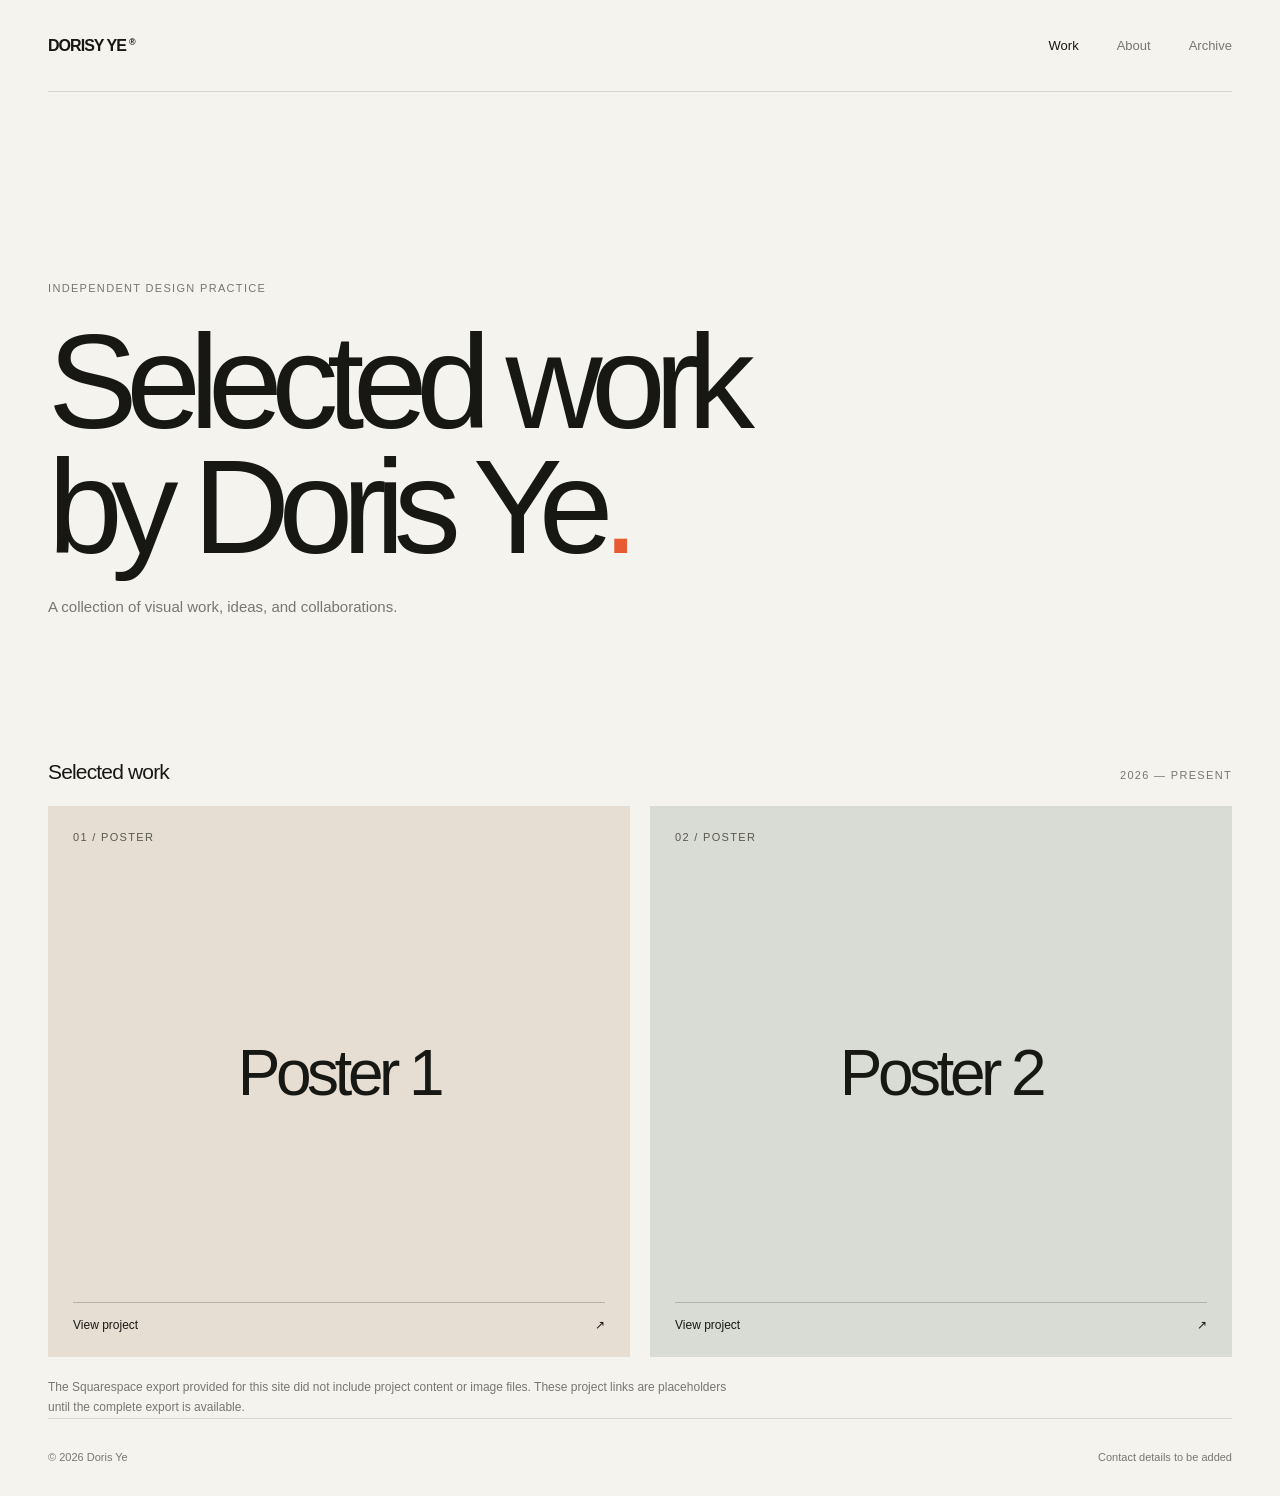
==== public/index.html @ 45a3389e "Create static portfolio site" ====
<!doctype html>
<html lang="en">
  <head>
    <meta charset="utf-8">
    <meta name="viewport" content="width=device-width, initial-scale=1">
    <meta name="theme-color" content="#f5f3ee">
    <meta name="description" content="Selected work by Doris Ye.">
    <title>Work — Doris Ye</title>
    <link rel="stylesheet" href="assets/css/site.css">
    <script src="assets/js/site.js" defer></script>
  </head>
  <body>
    <header class="site-header">
      <a class="wordmark" href="index.html" aria-label="Doris Ye, home">DORISY YE<span>®</span></a>
      <button class="menu-toggle" type="button" aria-expanded="false" aria-controls="primary-nav">Menu</button>
      <nav id="primary-nav" class="primary-nav" aria-label="Main navigation">
        <a href="index.html" aria-current="page">Work</a>
        <a href="about.html">About</a>
        <a href="archive.html">Archive</a>
      </nav>
    </header>

    <main>
      <section class="intro">
        <p class="eyebrow">Independent design practice</p>
        <h1>Selected work<br>by Doris Ye<span class="accent">.</span></h1>
        <p class="intro-copy">A collection of visual work, ideas, and collaborations.</p>
      </section>

      <section class="work-section" aria-labelledby="work-heading">
        <div class="section-heading">
          <h2 id="work-heading">Selected work</h2>
          <span>2026 — Present</span>
        </div>
        <div class="project-grid">
          <a class="project-card project-card--one" href="posters/poster1.html">
            <span class="project-number">01 / POSTER</span>
            <span class="project-title">Poster 1</span>
            <span class="project-link">View project <span aria-hidden="true">↗</span></span>
          </a>
          <a class="project-card project-card--two" href="posters/poster2.html">
            <span class="project-number">02 / POSTER</span>
            <span class="project-title">Poster 2</span>
            <span class="project-link">View project <span aria-hidden="true">↗</span></span>
          </a>
        </div>
        <p class="content-note">The Squarespace export provided for this site did not include project content or image files. These project links are placeholders until the complete export is available.</p>
      </section>
    </main>

    <footer class="site-footer">
      <span>© <span data-current-year>2026</span> Doris Ye</span>
      <span>Contact details to be added</span>
    </footer>
  </body>
</html>
---- public/assets/css/site.css ----
:root {
  color-scheme: light;
  --paper: #f5f3ee;
  --ink: #171714;
  --muted: #77766f;
  --line: #d9d7cf;
  --orange: #e85a32;
  font-family: "Segoe UI", Arial, sans-serif;
}

* { box-sizing: border-box; }

body {
  min-width: 320px;
  margin: 0;
  background: var(--paper);
  color: var(--ink);
}

a { color: inherit; text-decoration: none; }
a:focus-visible, button:focus-visible { outline: 2px solid var(--orange); outline-offset: 5px; }

.site-header, main, .site-footer {
  width: min(100% - 96px, 1440px);
  margin-inline: auto;
}

.site-header {
  min-height: 92px;
  display: flex;
  align-items: center;
  justify-content: space-between;
  border-bottom: 1px solid var(--line);
}

.wordmark {
  font: 700 16px/1 "Segoe UI", Arial, sans-serif;
  letter-spacing: -.06em;
}

.wordmark span { margin-left: 3px; font-size: 9px; vertical-align: top; }

.primary-nav { display: flex; gap: 38px; font-size: 13px; }
.primary-nav a { color: var(--muted); transition: color .2s ease; }
.primary-nav a:hover, .primary-nav a[aria-current="page"] { color: var(--ink); }
.menu-toggle { display: none; }

.intro { padding: clamp(82px, 14vw, 190px) 0 clamp(80px, 11vw, 150px); }
.eyebrow, .project-number, .section-heading span {
  color: var(--muted);
  font-size: 11px;
  letter-spacing: .12em;
  text-transform: uppercase;
}

h1 {
  margin: 25px 0;
  font: 500 clamp(62px, 10.5vw, 144px)/.93 "Segoe UI", Arial, sans-serif;
  letter-spacing: -.085em;
}

.accent { color: var(--orange); }
.intro-copy { max-width: 390px; margin: 0; color: var(--muted); font-size: 15px; line-height: 1.7; }

.section-heading { display: flex; justify-content: space-between; align-items: baseline; margin-bottom: 22px; }
.section-heading h2 { margin: 0; font: 500 21px "Segoe UI", Arial, sans-serif; letter-spacing: -.04em; }

.project-grid { display: grid; grid-template-columns: repeat(2, minmax(0, 1fr)); gap: 20px; }
.project-card {
  min-height: clamp(300px, 43vw, 590px);
  padding: 25px;
  display: flex;
  flex-direction: column;
  align-items: flex-start;
  justify-content: space-between;
  overflow: hidden;
  transition: transform .25s ease;
}
.project-card:hover { transform: translateY(-5px); }
.project-card--one { background: #e7ded3; }
.project-card--two { background: #d9dcd4; }
.project-number { color: #59574e; }
.project-title { align-self: center; font: 500 clamp(30px, 5vw, 68px)/1 "Segoe UI", Arial, sans-serif; letter-spacing: -.07em; }
.project-link { width: 100%; padding-top: 15px; border-top: 1px solid rgb(23 23 20 / 22%); font-size: 12px; }
.project-link span { float: right; }
.content-note { max-width: 700px; margin: 20px 0 0; color: var(--muted); font-size: 12px; line-height: 1.7; }

.text-page { min-height: calc(100vh - 170px); padding-top: clamp(90px, 14vw, 180px); }
.text-page h1 { margin-bottom: 55px; }
.text-page-copy { max-width: 600px; color: var(--muted); font-size: clamp(17px, 2vw, 22px); line-height: 1.7; }
.text-page-copy p { margin: 0; }
.back-link { display: inline-block; margin-top: 45px; font-size: 13px; }
.poster-placeholder {
  min-height: clamp(260px, 55vw, 650px);
  display: grid;
  place-items: center;
  background: #e7ded3;
  color: #77766f;
  font-size: 13px;
}
.project-page { padding-bottom: 90px; }

.site-footer {
  min-height: 78px;
  display: flex;
  justify-content: space-between;
  align-items: center;
  border-top: 1px solid var(--line);
  color: var(--muted);
  font-size: 11px;
}
.site-footer a { color: var(--ink); }

@media (max-width: 640px) {
  .site-header, main, .site-footer { width: min(100% - 40px, 1440px); }
  .site-header { min-height: 72px; }
  .menu-toggle {
    display: block;
    padding: 8px 0 8px 12px;
    border: 0;
    background: transparent;
    color: var(--ink);
    font: inherit;
    font-size: 12px;
  }
  .primary-nav {
    position: absolute;
    z-index: 1;
    top: 71px;
    right: 20px;
    left: 20px;
    display: none;
    padding: 20px;
    flex-direction: column;
    gap: 18px;
    background: var(--paper);
    border: 1px solid var(--line);
  }
  .primary-nav.is-open { display: flex; }
  .intro { padding-block: 100px 95px; }
  .project-grid { grid-template-columns: 1fr; gap: 12px; }
  .project-card { min-height: 380px; padding: 20px; }
  .section-heading { align-items: flex-start; flex-direction: column; gap: 7px; }
  .site-footer { min-height: 70px; }
}

@media (prefers-reduced-motion: reduce) {
  *, *::before, *::after { scroll-behavior: auto !important; transition-duration: .01ms !important; }
}
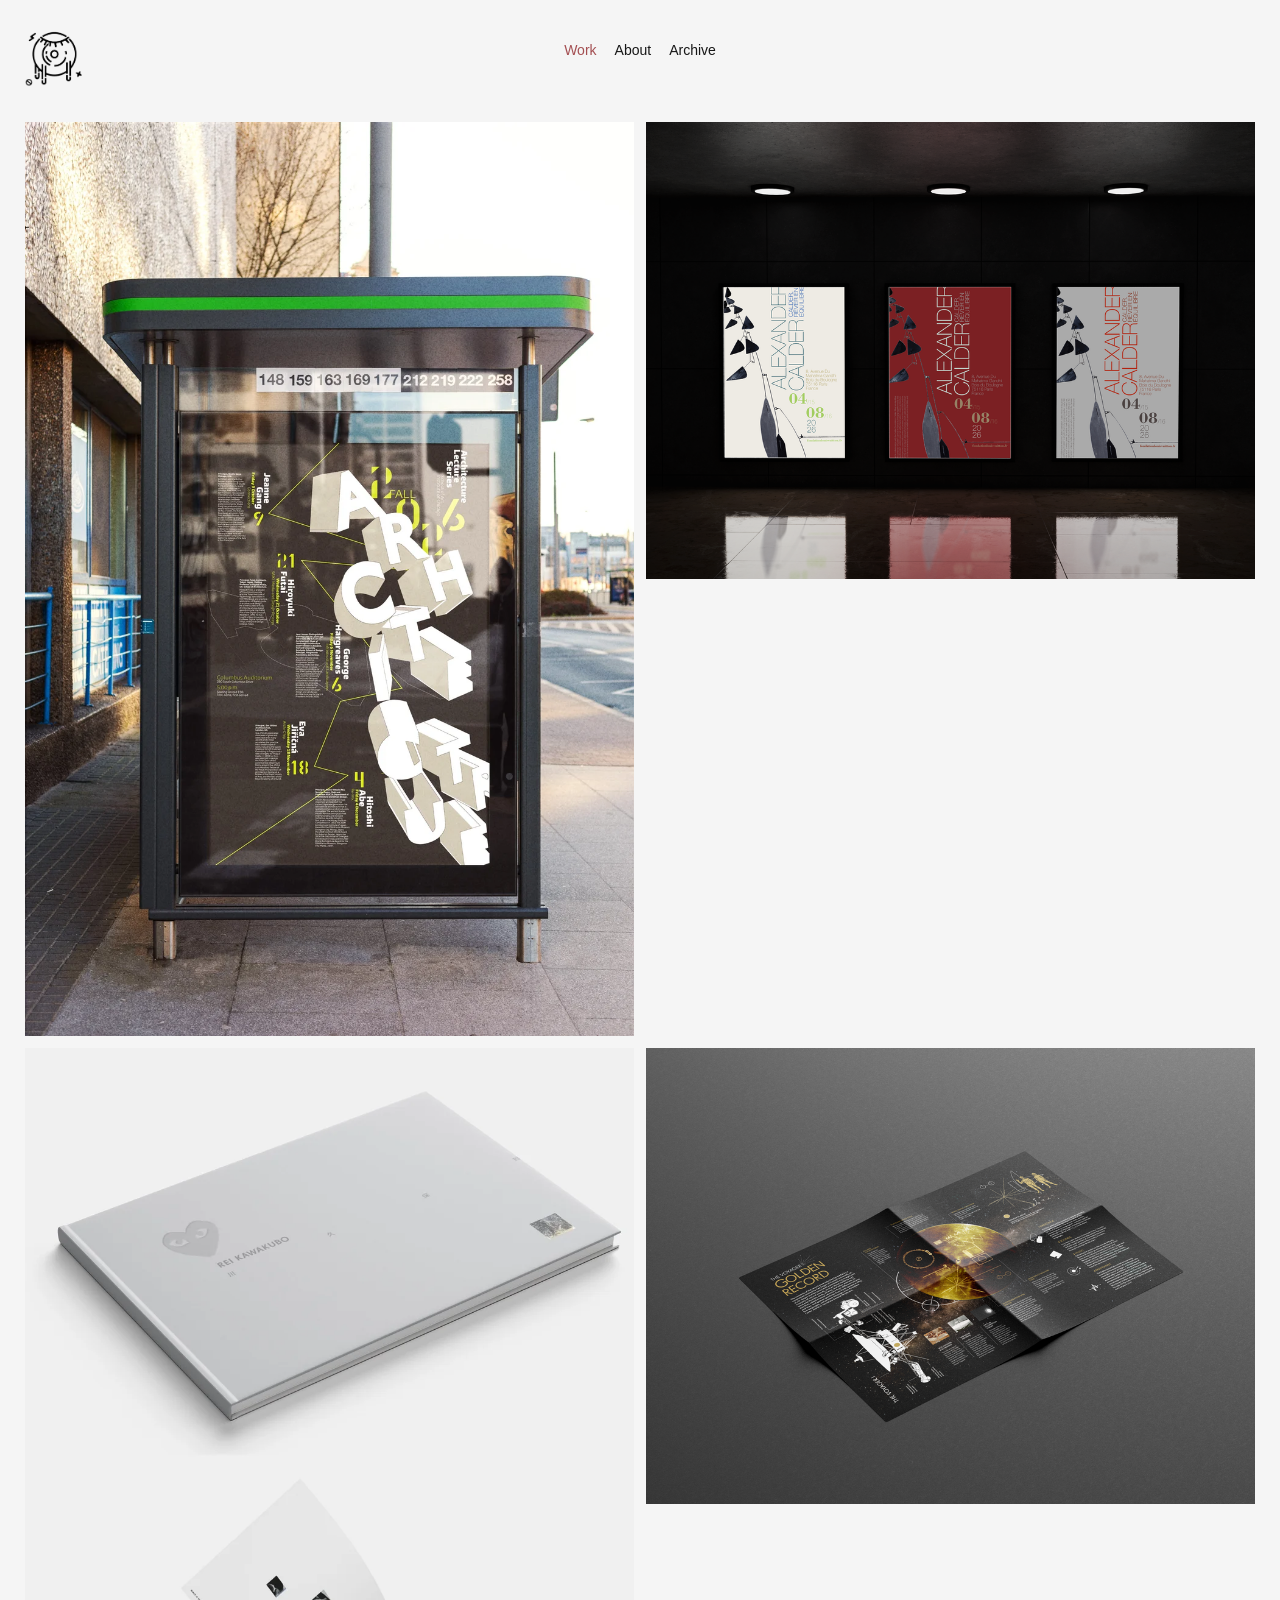
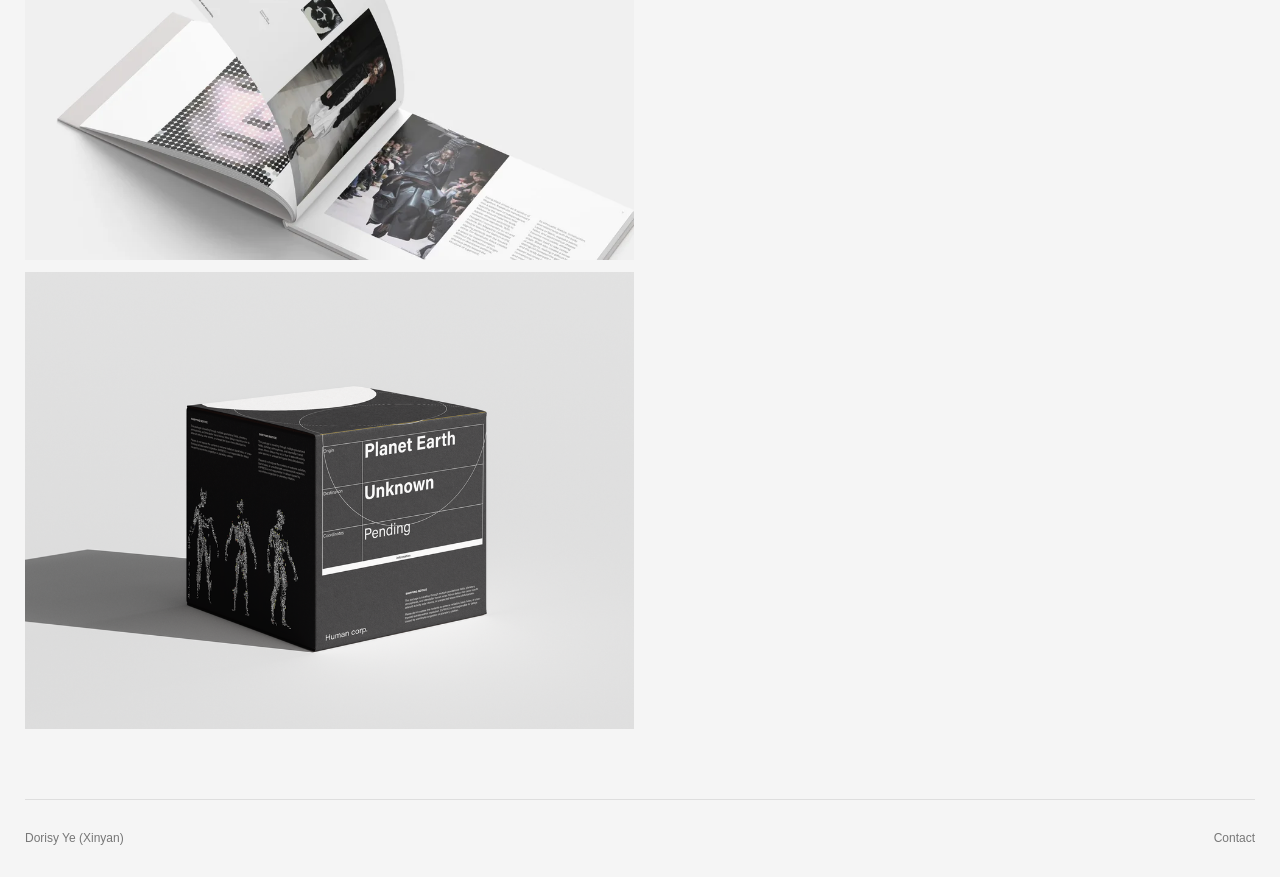
==== commit ceb512b8: "Migrate Squarespace portfolio content Co-authored-by: Copilot <223556219+Copilot@users.noreply.githu" ====
--- a/public/index.html
+++ b/public/index.html
@@ -3,15 +3,17 @@
   <head>
     <meta charset="utf-8">
     <meta name="viewport" content="width=device-width, initial-scale=1">
-    <meta name="theme-color" content="#f5f3ee">
-    <meta name="description" content="Selected work by Doris Ye.">
-    <title>Work — Doris Ye</title>
+    <meta name="theme-color" content="#f5f5f5">
+    <meta name="description" content="Selected work by Dorisy Ye.">
+    <title>Work — DORISY YE</title>
     <link rel="stylesheet" href="assets/css/site.css">
     <script src="assets/js/site.js" defer></script>
   </head>
   <body>
     <header class="site-header">
-      <a class="wordmark" href="index.html" aria-label="Doris Ye, home">DORISY YE<span>®</span></a>
+      <a class="brand" href="index.html" aria-label="DORISY YE, home">
+        <img src="assets/images/brand-icon.webp" alt="DORISY YE">
+      </a>
       <button class="menu-toggle" type="button" aria-expanded="false" aria-controls="primary-nav">Menu</button>
       <nav id="primary-nav" class="primary-nav" aria-label="Main navigation">
         <a href="index.html" aria-current="page">Work</a>
@@ -20,37 +22,30 @@
       </nav>
     </header>
 
-    <main>
-      <section class="intro">
-        <p class="eyebrow">Independent design practice</p>
-        <h1>Selected work<br>by Doris Ye<span class="accent">.</span></h1>
-        <p class="intro-copy">A collection of visual work, ideas, and collaborations.</p>
-      </section>
-
-      <section class="work-section" aria-labelledby="work-heading">
-        <div class="section-heading">
-          <h2 id="work-heading">Selected work</h2>
-          <span>2026 — Present</span>
-        </div>
-        <div class="project-grid">
-          <a class="project-card project-card--one" href="posters/poster1.html">
-            <span class="project-number">01 / POSTER</span>
-            <span class="project-title">Poster 1</span>
-            <span class="project-link">View project <span aria-hidden="true">↗</span></span>
-          </a>
-          <a class="project-card project-card--two" href="posters/poster2.html">
-            <span class="project-number">02 / POSTER</span>
-            <span class="project-title">Poster 2</span>
-            <span class="project-link">View project <span aria-hidden="true">↗</span></span>
-          </a>
-        </div>
-        <p class="content-note">The Squarespace export provided for this site did not include project content or image files. These project links are placeholders until the complete export is available.</p>
+    <main id="main" class="work-page">
+      <h1 class="visually-hidden">Work by Dorisy Ye</h1>
+      <section class="work-gallery" aria-label="Selected work">
+        <a class="work-card" href="posters/poster1.html" aria-label="Architecture Lecture Series">
+          <img src="assets/images/work-architecture-reference.webp" alt="Architecture Lecture Series project artwork" fetchpriority="high">
+        </a>
+        <a class="work-card" href="posters/poster2.html" aria-label="Alexander Calder">
+          <img src="assets/images/gallery-screen-mockup.webp" alt="Gallery screen mockup" fetchpriority="high">
+        </a>
+        <a class="work-card" href="assets/images/work-56b7fb7c.webp" aria-label="View selected work image 3">
+          <img src="assets/images/work-56b7fb7c.webp" alt="Selected work image">
+        </a>
+        <a class="work-card" href="assets/images/folded-paper-mockup.webp" aria-label="View folded paper mockup">
+          <img src="assets/images/folded-paper-mockup.webp" alt="Folded paper mockup">
+        </a>
+        <a class="work-card" href="assets/images/single-box-mockup.webp" aria-label="View single box mockup">
+          <img src="assets/images/single-box-mockup.webp" alt="Single box mockup">
+        </a>
       </section>
     </main>
 
     <footer class="site-footer">
-      <span>© <span data-current-year>2026</span> Doris Ye</span>
-      <span>Contact details to be added</span>
+      <span>Dorisy Ye (Xinyan)</span>
+      <a href="about.html">Contact</a>
     </footer>
   </body>
 </html>
--- a/public/assets/css/site.css
+++ b/public/assets/css/site.css
@@ -1,11 +1,11 @@
 :root {
   color-scheme: light;
-  --paper: #f5f3ee;
-  --ink: #171714;
-  --muted: #77766f;
-  --line: #d9d7cf;
-  --orange: #e85a32;
-  font-family: "Segoe UI", Arial, sans-serif;
+  --paper: #f5f5f5;
+  --ink: #171717;
+  --muted: #777;
+  --accent: #a44f52;
+  --line: #dedede;
+  font-family: Arial, Helvetica, sans-serif;
 }
 
 * { box-sizing: border-box; }
@@ -18,87 +18,119 @@
 }
 
 a { color: inherit; text-decoration: none; }
-a:focus-visible, button:focus-visible { outline: 2px solid var(--orange); outline-offset: 5px; }
+a:focus-visible, button:focus-visible { outline: 2px solid var(--accent); outline-offset: 5px; }
+img { display: block; max-width: 100%; }
 
 .site-header, main, .site-footer {
-  width: min(100% - 96px, 1440px);
+  width: min(100% - 50px, 1500px);
   margin-inline: auto;
 }
 
 .site-header {
-  min-height: 92px;
-  display: flex;
+  min-height: 100px;
+  display: grid;
+  grid-template-columns: 1fr auto 1fr;
   align-items: center;
-  justify-content: space-between;
-  border-bottom: 1px solid var(--line);
 }
 
-.wordmark {
-  font: 700 16px/1 "Segoe UI", Arial, sans-serif;
-  letter-spacing: -.06em;
+.brand { display: block; width: 72px; height: 72px; }
+.brand img { width: 100%; height: 100%; object-fit: contain; }
+.primary-nav { display: flex; align-items: center; gap: 18px; font-size: 14px; }
+.primary-nav a { transition: color .2s ease; }
+.primary-nav a:hover, .primary-nav a[aria-current="page"] { color: var(--accent); }
+.menu-toggle { display: none; }
+
+.work-page { min-height: calc(100vh - 178px); }
+.visually-hidden {
+  position: absolute;
+  width: 1px;
+  height: 1px;
+  padding: 0;
+  margin: -1px;
+  overflow: hidden;
+  clip: rect(0, 0, 0, 0);
+  white-space: nowrap;
+  border: 0;
 }
 
-.wordmark span { margin-left: 3px; font-size: 9px; vertical-align: top; }
-
-.primary-nav { display: flex; gap: 38px; font-size: 13px; }
-.primary-nav a { color: var(--muted); transition: color .2s ease; }
-.primary-nav a:hover, .primary-nav a[aria-current="page"] { color: var(--ink); }
-.menu-toggle { display: none; }
-
-.intro { padding: clamp(82px, 14vw, 190px) 0 clamp(80px, 11vw, 150px); }
-.eyebrow, .project-number, .section-heading span {
-  color: var(--muted);
-  font-size: 11px;
-  letter-spacing: .12em;
-  text-transform: uppercase;
+.work-gallery {
+  display: grid;
+  grid-template-columns: repeat(2, minmax(0, 1fr));
+  align-items: start;
+  gap: 12px;
+  padding: 22px 0 70px;
 }
 
-h1 {
-  margin: 25px 0;
-  font: 500 clamp(62px, 10.5vw, 144px)/.93 "Segoe UI", Arial, sans-serif;
-  letter-spacing: -.085em;
+.work-card { display: block; overflow: hidden; }
+.work-card img { width: 100%; height: auto; transition: opacity .25s ease; }
+.work-card:hover img { opacity: .88; }
+
+.about-page {
+  min-height: calc(100vh - 178px);
+  display: grid;
+  grid-template-columns: 1fr 1.1fr;
+  align-content: center;
+  gap: clamp(40px, 12vw, 170px);
+  padding-block: 70px 100px;
 }
 
-.accent { color: var(--orange); }
-.intro-copy { max-width: 390px; margin: 0; color: var(--muted); font-size: 15px; line-height: 1.7; }
+.about-identity h1 { margin: 0; font-size: clamp(38px, 5vw, 54px); line-height: 1; letter-spacing: -.06em; }
+.about-name { margin: 28px 0 0; color: var(--accent); font-size: 24px; font-weight: 700; }
+.about-alias { margin: 8px 0 0; font-size: 14px; }
+.about-contact { display: flex; flex-direction: column; align-self: center; gap: 5px; font-size: clamp(16px, 2vw, 20px); }
+.about-contact a:first-child { color: var(--accent); text-decoration: underline; text-underline-offset: 4px; }
 
-.section-heading { display: flex; justify-content: space-between; align-items: baseline; margin-bottom: 22px; }
-.section-heading h2 { margin: 0; font: 500 21px "Segoe UI", Arial, sans-serif; letter-spacing: -.04em; }
+.archive-page { padding-block: 45px 90px; }
+.archive-intro {
+  display: flex;
+  justify-content: space-between;
+  align-items: flex-end;
+  gap: 32px;
+  margin-bottom: 32px;
+}
 
-.project-grid { display: grid; grid-template-columns: repeat(2, minmax(0, 1fr)); gap: 20px; }
-.project-card {
-  min-height: clamp(300px, 43vw, 590px);
-  padding: 25px;
-  display: flex;
-  flex-direction: column;
-  align-items: flex-start;
-  justify-content: space-between;
-  overflow: hidden;
-  transition: transform .25s ease;
+.archive-intro h1 { margin: 0 0 24px; font-size: clamp(38px, 6vw, 76px); line-height: .95; letter-spacing: -.07em; }
+.archive-intro p { margin: 0 0 8px; }
+.archive-intro a { color: var(--accent); }
+.archive-categories { display: flex; flex-wrap: wrap; gap: 8px 20px; margin: 0; padding: 0; list-style: none; font-size: 14px; }
+.archive-gallery { columns: 3 260px; column-gap: 12px; }
+.archive-gallery figure { break-inside: avoid; margin: 0 0 12px; }
+.archive-gallery img { width: 100%; height: auto; }
+
+.project-page { padding-block: 40px 72px; }
+.project-hero {
+  display: grid;
+  grid-template-columns: 1.05fr .95fr;
+  align-items: start;
+  column-gap: 28px;
 }
-.project-card:hover { transform: translateY(-5px); }
-.project-card--one { background: #e7ded3; }
-.project-card--two { background: #d9dcd4; }
-.project-number { color: #59574e; }
-.project-title { align-self: center; font: 500 clamp(30px, 5vw, 68px)/1 "Segoe UI", Arial, sans-serif; letter-spacing: -.07em; }
-.project-link { width: 100%; padding-top: 15px; border-top: 1px solid rgb(23 23 20 / 22%); font-size: 12px; }
-.project-link span { float: right; }
-.content-note { max-width: 700px; margin: 20px 0 0; color: var(--muted); font-size: 12px; line-height: 1.7; }
 
-.text-page { min-height: calc(100vh - 170px); padding-top: clamp(90px, 14vw, 180px); }
-.text-page h1 { margin-bottom: 55px; }
-.text-page-copy { max-width: 600px; color: var(--muted); font-size: clamp(17px, 2vw, 22px); line-height: 1.7; }
-.text-page-copy p { margin: 0; }
-.back-link { display: inline-block; margin-top: 45px; font-size: 13px; }
-.poster-placeholder {
-  min-height: clamp(260px, 55vw, 650px);
-  display: grid;
-  place-items: center;
-  background: #e7ded3;
-  color: #77766f;
-  font-size: 13px;
+.project-hero h1 {
+  margin: 0;
+  font-size: clamp(50px, 7.2vw, 104px);
+  font-weight: 700;
+  line-height: 1.25;
+  letter-spacing: -.065em;
 }
-.project-page { padding-bottom: 90px; }
+
+.project-hero h1 span { display: block; }
+.project-description { max-width: 340px; padding-top: 35px; font-size: clamp(16px, 1.8vw, 20px); line-height: 1.4; }
+.project-description p { margin: 0; }
+.project-description .project-size { margin-top: 24px; font-size: 13px; }
+.project-cover { grid-column: 2; grid-row: 1 / span 2; justify-self: end; width: min(100%, 560px); margin: 0; }
+.project-cover img { width: 100%; max-height: 82vh; object-fit: contain; }
+.project-gallery { margin-top: 50px; }
+.project-gallery figure { margin: 0; }
+.project-gallery img { width: 100%; height: auto; }
+.project-gallery--three { display: grid; grid-template-columns: repeat(3, minmax(0, 1fr)); gap: 12px; }
+.project-hero--wide { grid-template-columns: 1.15fr .85fr; margin-bottom: 40px; }
+.project-hero--wide h1 { font-size: clamp(48px, 7vw, 100px); }
+.project-hero--wide .project-description { justify-self: end; }
+.project-gallery--calder { display: grid; grid-template-columns: repeat(2, minmax(0, 1fr)); align-items: start; gap: 12px; }
+.project-gallery--calder figure:first-child { grid-column: 1 / -1; }
+.project-gallery--calder h2 { grid-column: 1 / -1; margin: 18px 0 0; font-size: 14px; letter-spacing: .12em; }
+.project-pagination { display: flex; justify-content: space-between; gap: 20px; margin-top: 55px; font-size: 14px; }
+.project-pagination a:hover { color: var(--accent); }
 
 .site-footer {
   min-height: 78px;
@@ -107,41 +139,58 @@
   align-items: center;
   border-top: 1px solid var(--line);
   color: var(--muted);
-  font-size: 11px;
+  font-size: 12px;
 }
-.site-footer a { color: var(--ink); }
 
-@media (max-width: 640px) {
-  .site-header, main, .site-footer { width: min(100% - 40px, 1440px); }
-  .site-header { min-height: 72px; }
+.site-footer a:hover { color: var(--accent); }
+
+@media (max-width: 700px) {
+  .site-header, main, .site-footer { width: min(100% - 32px, 1500px); }
+  .site-header { min-height: 76px; grid-template-columns: 1fr auto; }
+  .brand { width: 60px; height: 60px; }
   .menu-toggle {
     display: block;
-    padding: 8px 0 8px 12px;
+    justify-self: end;
+    padding: 10px 0 10px 12px;
     border: 0;
     background: transparent;
     color: var(--ink);
     font: inherit;
-    font-size: 12px;
+    font-size: 13px;
   }
   .primary-nav {
     position: absolute;
-    z-index: 1;
-    top: 71px;
-    right: 20px;
-    left: 20px;
+    z-index: 2;
+    top: 75px;
+    right: 16px;
+    left: 16px;
     display: none;
-    padding: 20px;
+    padding: 18px;
     flex-direction: column;
-    gap: 18px;
+    align-items: flex-start;
+    gap: 16px;
     background: var(--paper);
     border: 1px solid var(--line);
   }
   .primary-nav.is-open { display: flex; }
-  .intro { padding-block: 100px 95px; }
-  .project-grid { grid-template-columns: 1fr; gap: 12px; }
-  .project-card { min-height: 380px; padding: 20px; }
-  .section-heading { align-items: flex-start; flex-direction: column; gap: 7px; }
-  .site-footer { min-height: 70px; }
+  .work-page { min-height: calc(100vh - 150px); }
+  .work-gallery { grid-template-columns: 1fr; gap: 10px; padding-top: 8px; }
+  .about-page { min-height: calc(100vh - 150px); grid-template-columns: 1fr; align-content: center; gap: 48px; }
+  .about-name { margin-top: 22px; }
+  .archive-intro { align-items: flex-start; flex-direction: column; }
+  .archive-gallery { columns: 2 140px; column-gap: 8px; }
+  .archive-gallery figure { margin-bottom: 8px; }
+  .project-page { padding-top: 25px; }
+  .project-hero, .project-hero--wide { grid-template-columns: 1fr; gap: 18px; }
+  .project-hero h1, .project-hero--wide h1 { font-size: clamp(44px, 12vw, 74px); line-height: 1.1; }
+  .project-description, .project-hero--wide .project-description { max-width: 420px; padding-top: 0; justify-self: start; }
+  .project-cover { grid-column: 1; grid-row: auto; justify-self: center; width: min(100%, 520px); margin-top: 10px; }
+  .project-cover img { max-height: none; }
+  .project-gallery { margin-top: 24px; }
+  .project-gallery--three { grid-template-columns: 1fr; }
+  .project-gallery--calder { grid-template-columns: 1fr; }
+  .project-gallery--calder figure:first-child, .project-gallery--calder h2 { grid-column: 1; }
+  .project-pagination { flex-direction: column; margin-top: 35px; }
 }
 
 @media (prefers-reduced-motion: reduce) {
